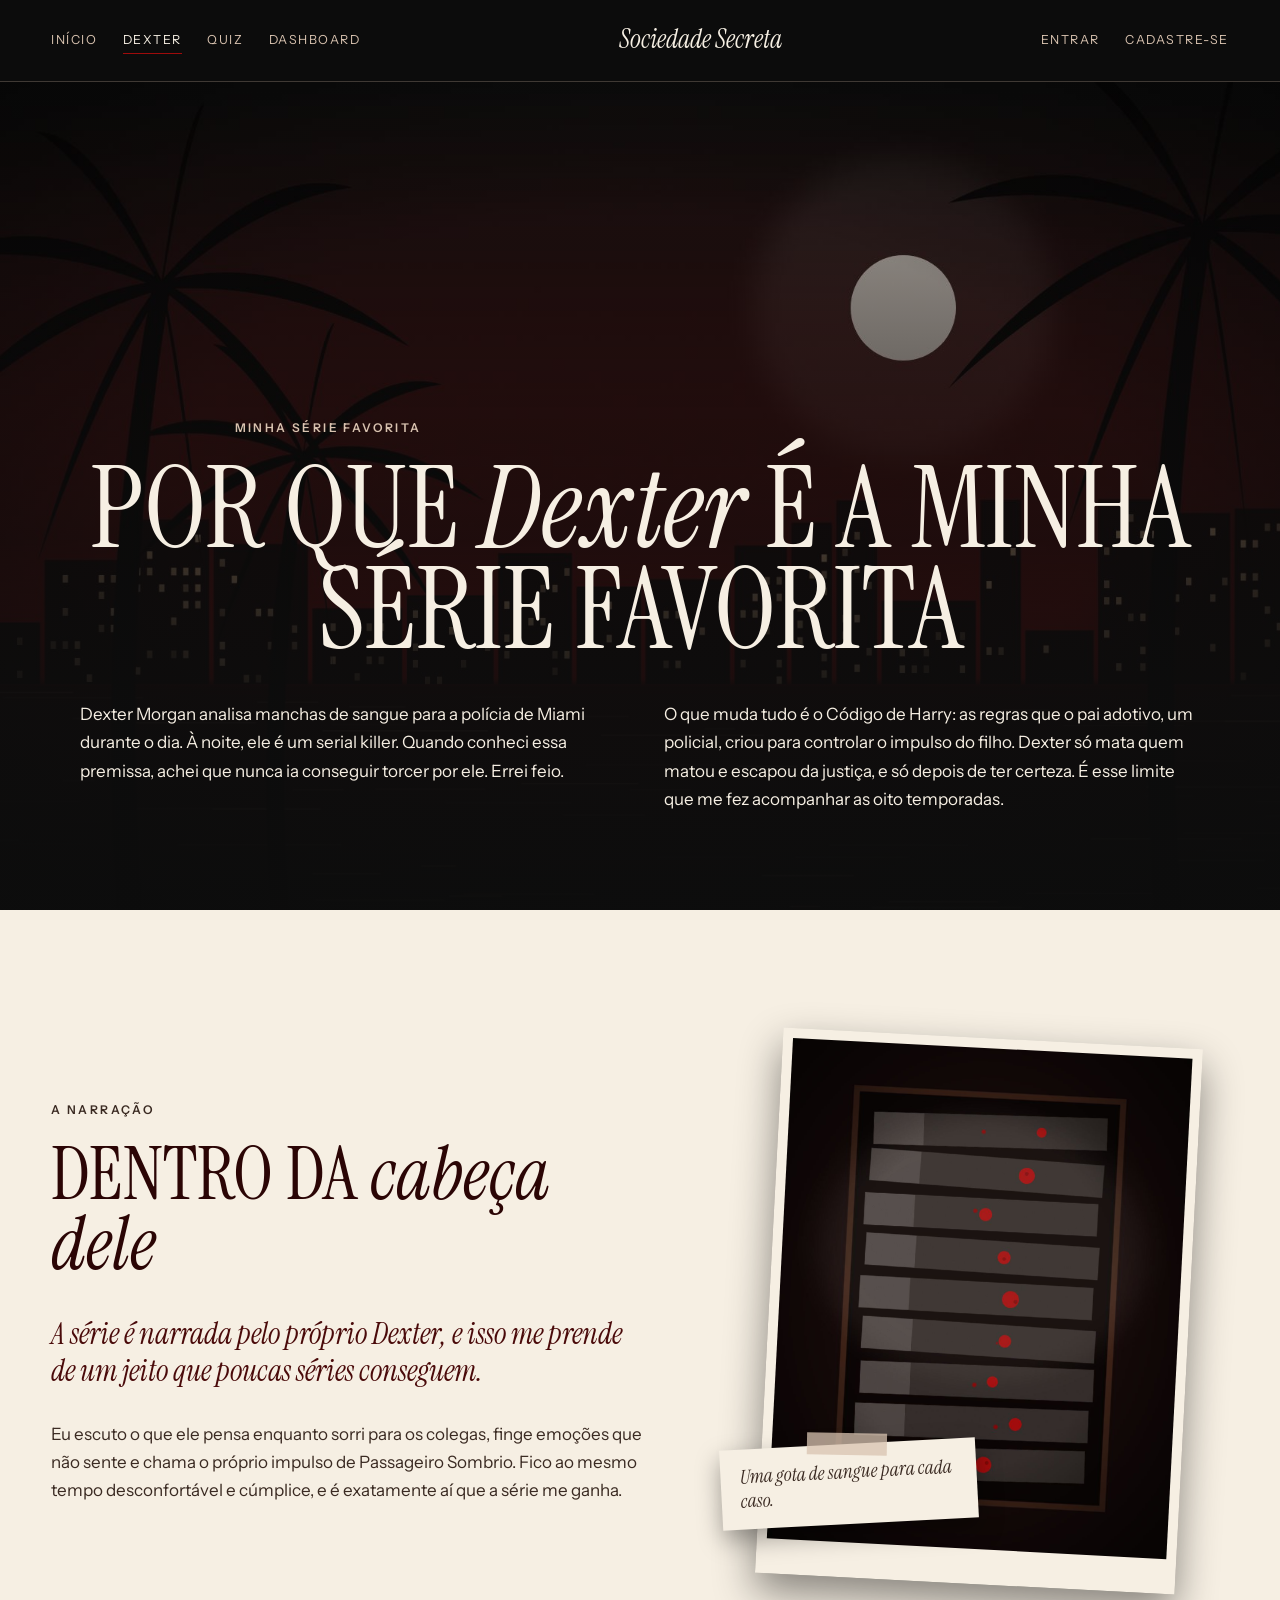
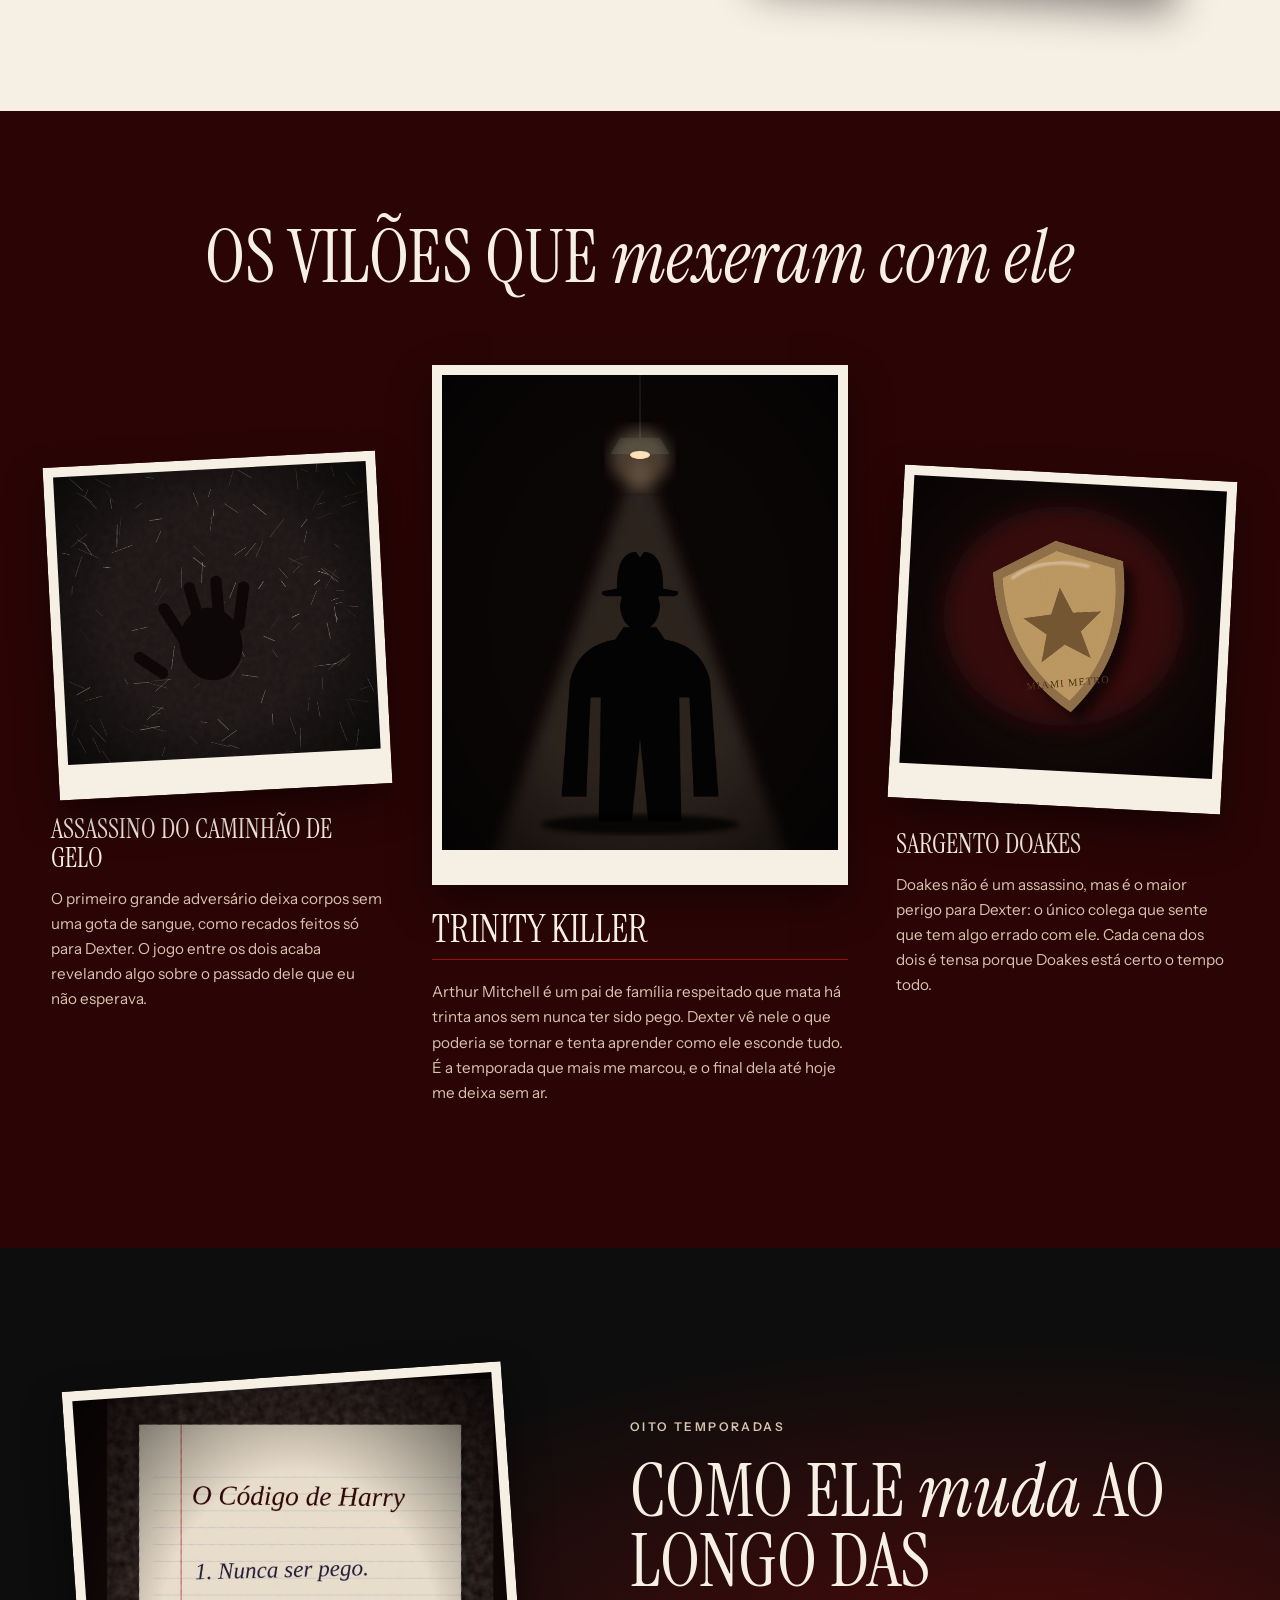
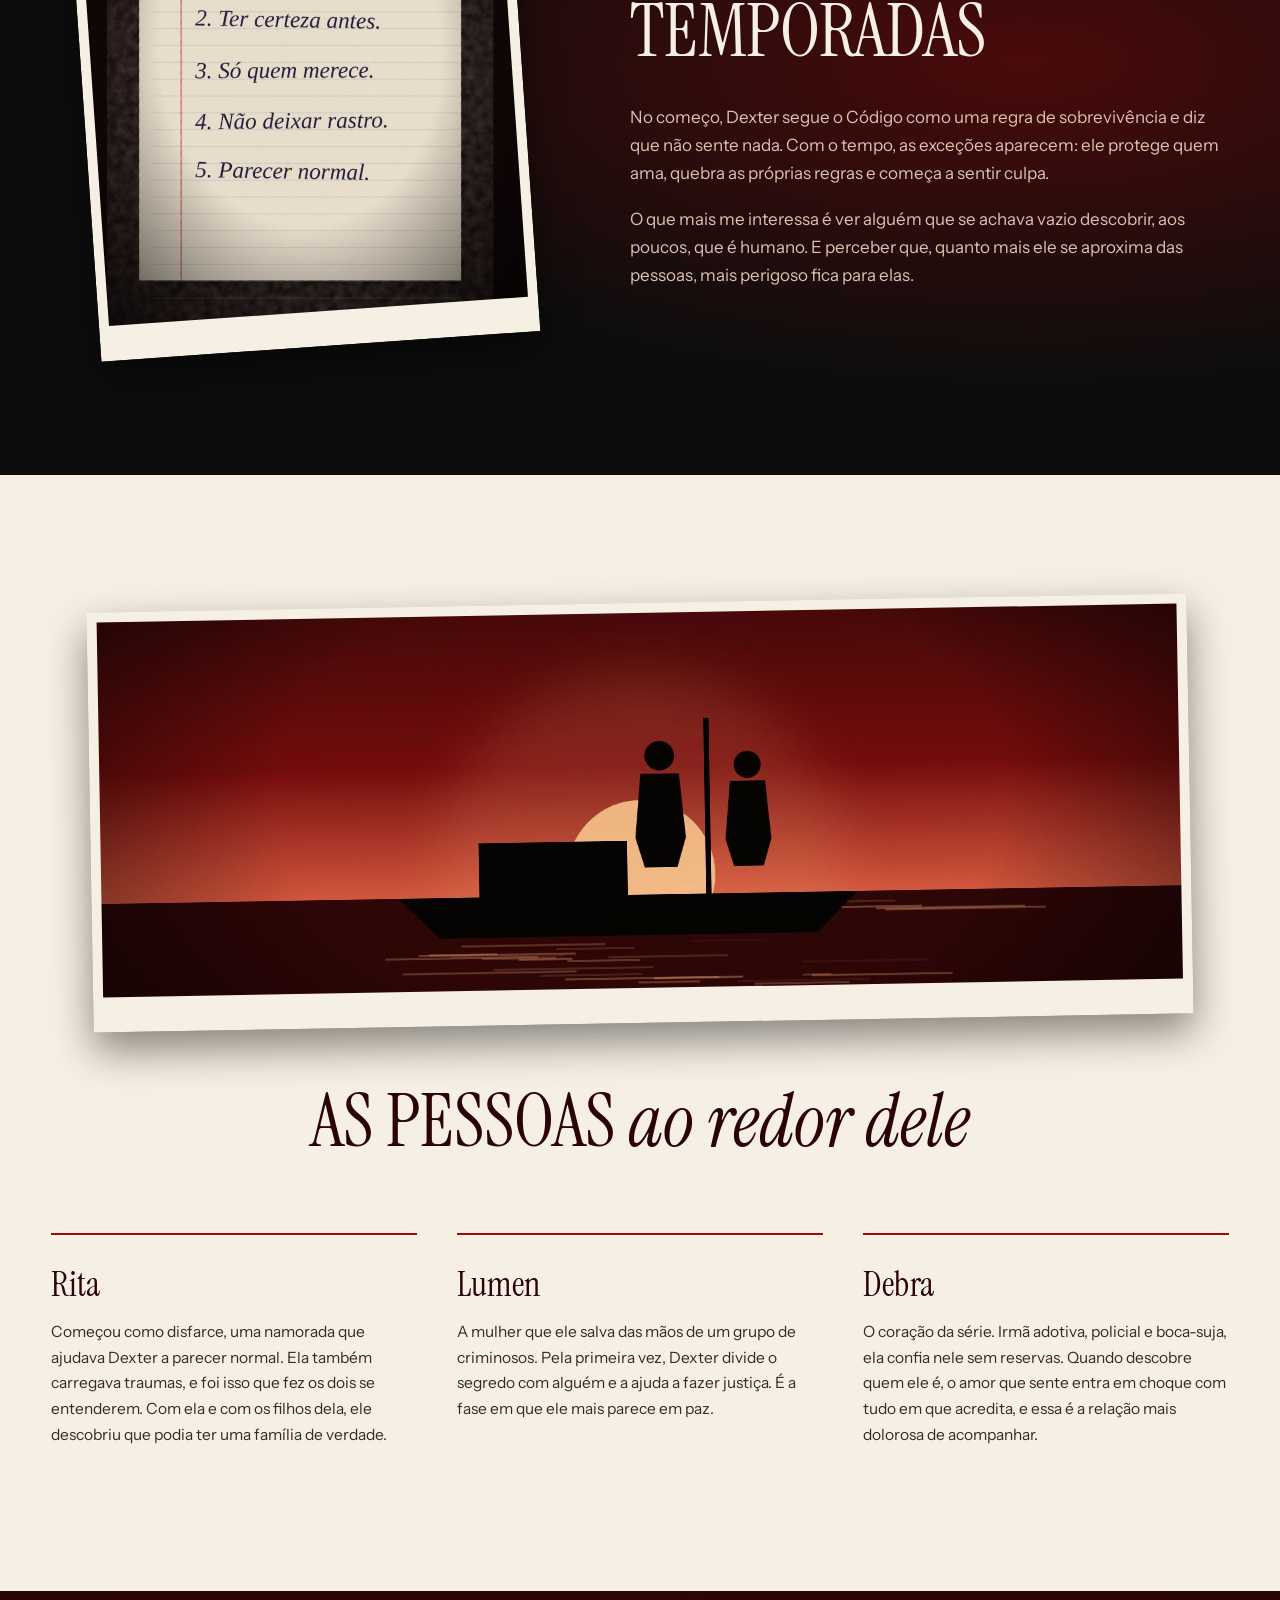
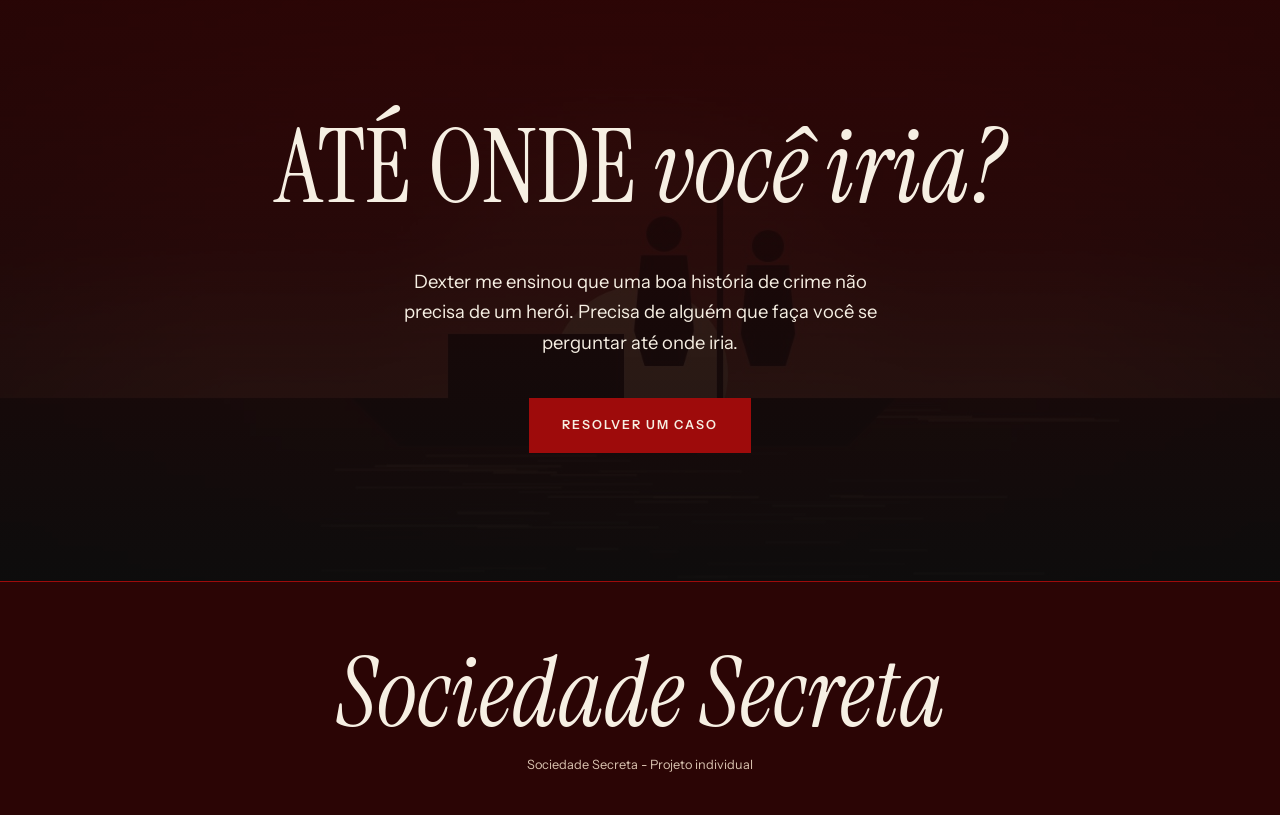
==== public/dexter.html @ 2623f2fc "Estrutura do projeto e telas principais" ====
<!DOCTYPE html>
<html lang="pt-BR">
<head>
    <meta charset="UTF-8">
    <meta name="viewport" content="width=device-width, initial-scale=1.0">
    <title>Sociedade Secreta | Dexter</title>
    <!-- Fontes do Google: Instrument Serif (títulos) e Instrument Sans (textos) -->
    <link rel="preconnect" href="https://fonts.googleapis.com">
    <link rel="preconnect" href="https://fonts.gstatic.com" crossorigin>
    <link rel="stylesheet" href="https://fonts.googleapis.com/css2?family=Instrument+Sans:wght@400;600&family=Instrument+Serif:ital@0;1&display=swap">
    <!-- CSS comum a todas as páginas -->
    <link rel="stylesheet" href="css/base.css">
    <!-- CSS só desta página -->
    <link rel="stylesheet" href="css/dexter.css">
</head>
<body>

    <!-- MENU: igual nas 3 páginas -->
    <nav class="menu">
        <a href="index.html" class="logo">Sociedade Secreta</a>
        <a href="index.html">Início</a>
        <a href="dexter.html" aria-current="page">Dexter</a>
        <a href="quiz.html">Quiz</a>
        <a href="dashboard.html">Dashboard</a>
        <a href="login.html">Entrar</a>
        <a href="cadastro.html">Cadastre-se</a>
    </nav>

    <main>

        <!-- 1. ABERTURA: a imagem vira fundo e o texto fica por cima -->
        <section id="abertura" class="imagem-esquerda">
            <!-- src aponta para a pasta img/ -->
            <!-- alt vazio: a imagem é só decorativa aqui -->
            <img src="img/dexter-abertura.jpg" alt="">
            <div class="texto">
                <p class="rotulo">Minha série favorita</p>
                <!-- h1 porque é o título principal desta página -->
                <h1>Por que <em>Dexter</em> é a minha série favorita</h1>
                <div class="colunas">
                    <p>Dexter Morgan analisa manchas de sangue para a polícia de Miami durante o dia. À noite, ele é um serial killer. Quando conheci essa premissa, achei que nunca ia conseguir torcer por ele. Errei feio.</p>
                    <p>O que muda tudo é o Código de Harry: as regras que o pai adotivo, um policial, criou para controlar o impulso do filho. Dexter só mata quem matou e escapou da justiça, e só depois de ter certeza. É esse limite que me fez acompanhar as oito temporadas.</p>
                </div>
            </div>
        </section>

        <!-- 2. A MENTE DELE: texto à esquerda, foto à direita -->
        <section id="mente" class="imagem-direita">
            <div class="texto">
                <p class="rotulo">A narração</p>
                <h2>Dentro da <em>cabeça dele</em></h2>
                <p class="citacao">A série é narrada pelo próprio Dexter, e isso me prende de um jeito que poucas séries conseguem.</p>
                <p>Eu escuto o que ele pensa enquanto sorri para os colegas, finge emoções que não sente e chama o próprio impulso de Passageiro Sombrio. Fico ao mesmo tempo desconfortável e cúmplice, e é exatamente aí que a série me ganha.</p>
            </div>
            <div class="foto">
                <img src="img/dexter-mente.jpg" alt="Lâminas de vidro com gotas de sangue guardadas numa caixa" class="moldura gira-dir">
                <p class="bilhete">Uma gota de sangue para cada caso.</p>
            </div>
        </section>

        <!-- 3. ANTAGONISTAS: três fotos reveladas lado a lado -->
        <section id="antagonistas" class="tres-blocos">
            <h2>Os vilões que <em>mexeram com ele</em></h2>

            <!-- Bloco em destaque: classe extra "destaque" -->
            <article class="bloco destaque">
                <img src="img/trinity.jpg" alt="Silhueta de um homem sob uma lâmpada" class="moldura">
                <h3>Trinity Killer</h3>
                <p>Arthur Mitchell é um pai de família respeitado que mata há trinta anos sem nunca ter sido pego. Dexter vê nele o que poderia se tornar e tenta aprender como ele esconde tudo. É a temporada que mais me marcou, e o final dela até hoje me deixa sem ar.</p>
            </article>

            <article class="bloco">
                <img src="img/antagonista-2.jpg" alt="Marca de mão numa janela congelada" class="moldura">
                <h3>Assassino do Caminhão de Gelo</h3>
                <p>O primeiro grande adversário deixa corpos sem uma gota de sangue, como recados feitos só para Dexter. O jogo entre os dois acaba revelando algo sobre o passado dele que eu não esperava.</p>
            </article>

            <article class="bloco">
                <img src="img/antagonista-3.jpg" alt="Distintivo da polícia de Miami" class="moldura">
                <h3>Sargento Doakes</h3>
                <p>Doakes não é um assassino, mas é o maior perigo para Dexter: o único colega que sente que tem algo errado com ele. Cada cena dos dois é tensa porque Doakes está certo o tempo todo.</p>
            </article>
        </section>

        <!-- 4. ÉTICA: foto do Código à esquerda, texto à direita -->
        <section id="etica" class="imagem-esquerda">
            <img src="img/dexter-etica.jpg" alt="Caderno com as regras do Código de Harry escritas à mão" class="moldura gira-esq">
            <div class="texto">
                <p class="rotulo">Oito temporadas</p>
                <h2>Como ele <em>muda</em> ao longo das temporadas</h2>
                <p>No começo, Dexter segue o Código como uma regra de sobrevivência e diz que não sente nada. Com o tempo, as exceções aparecem: ele protege quem ama, quebra as próprias regras e começa a sentir culpa.</p>
                <p>O que mais me interessa é ver alguém que se achava vazio descobrir, aos poucos, que é humano. E perceber que, quanto mais ele se aproxima das pessoas, mais perigoso fica para elas.</p>
            </div>
        </section>

        <!-- 5. RELAÇÕES: foto larga em cima e três fichas embaixo -->
        <section id="relacoes" class="imagem-direita">
            <div class="texto">
                <h2>As pessoas <em>ao redor dele</em></h2>
                <p><strong>Rita</strong> Começou como disfarce, uma namorada que ajudava Dexter a parecer normal. Ela também carregava traumas, e foi isso que fez os dois se entenderem. Com ela e com os filhos dela, ele descobriu que podia ter uma família de verdade.</p>
                <p><strong>Lumen</strong> A mulher que ele salva das mãos de um grupo de criminosos. Pela primeira vez, Dexter divide o segredo com alguém e a ajuda a fazer justiça. É a fase em que ele mais parece em paz.</p>
                <p><strong>Debra</strong> O coração da série. Irmã adotiva, policial e boca-suja, ela confia nele sem reservas. Quando descobre quem ele é, o amor que sente entra em choque com tudo em que acredita, e essa é a relação mais dolorosa de acompanhar.</p>
            </div>
            <img src="img/dexter-relacoes.jpg" alt="Duas pessoas num barco ao pôr do sol" class="moldura">
        </section>

        <!-- 6. FECHAMENTO -->
        <section id="fechamento" class="fechamento">
            <h2>Até onde <em>você iria?</em></h2>
            <p>Dexter me ensinou que uma boa história de crime não precisa de um herói. Precisa de alguém que faça você se perguntar até onde iria.</p>
            <a href="quiz.html" class="botao">Resolver um caso</a>
        </section>

    </main>

    <!-- RODAPÉ -->
    <footer class="rodape">
        <p class="logo-rodape"><em>Sociedade Secreta</em></p>
        <p>Sociedade Secreta - Projeto individual</p>
    </footer>

</body>
</html>
---- public/css/base.css ----
/* =============================================
   BASE - Sociedade Secreta
   Estilos que TODAS as páginas usam:
   cores, fontes, menu, botões, molduras,
   bilhetes e rodapé.
   ============================================= */


/* ---------- CORES E FONTES (variáveis) ---------- */
/* Para usar uma cor: color: var(--creme); */
:root {
    --vinho-escuro: #2B0505;
    --vinho: #4A0A0A;
    --carvao: #0D0D0D;
    --sangue: #9E0B0B;
    --creme: #F6EFE3;
    --bege: #D9C3B0;
    --tinta: #3A2A22;             /* marrom escuro para texto sobre creme */
    --erro: #F4A9A0;              /* vermelho claro, legível no escuro */
    --linha: rgba(217, 195, 176, 0.25);

    --fonte-titulo: "Instrument Serif", "Times New Roman", serif;
    --fonte-texto: "Instrument Sans", "Segoe UI", Arial, sans-serif;
}


/* ---------- AJUSTES GERAIS ---------- */

* {
    box-sizing: border-box;
}

html {
    scroll-behavior: smooth; /* rolagem suave nos links internos (#) */
}

body {
    margin: 0;
    background-color: var(--carvao);
    color: var(--bege);
    font-family: var(--fonte-texto);
    font-size: 1.0625rem;
    line-height: 1.65;
}

/* Títulos: serifada, em caixa alta e com linhas bem juntas */
h1, h2, h3 {
    font-family: var(--fonte-titulo);
    font-weight: 400;
    color: var(--creme);
    text-transform: uppercase;
    line-height: 0.95;
    margin: 0 0 0.5em;
}

/* <em> dentro do título: itálico e sem caixa alta */
h1 em, h2 em, h3 em {
    text-transform: none;
}

h2 {
    font-size: clamp(2.6rem, 6vw, 4.6rem);
}

h3 {
    font-size: 1.7rem;
    line-height: 1.05;
}

p {
    margin: 0 0 1em;
    max-width: 62ch;
}

img {
    max-width: 100%;
    display: block;
}


/* ---------- RÓTULO PEQUENO ---------- */
/* Texto miúdo acima de alguns títulos, como etiqueta de arquivo */

.rotulo {
    font-size: 0.75rem;
    font-weight: 600;
    letter-spacing: 0.2em;
    text-transform: uppercase;
    margin-bottom: 1.25rem;
}


/* ---------- MENU ---------- */
/* Links à esquerda, logo no meio, conta à direita.
   "order" muda a ordem visual sem mexer no HTML. */

.menu {
    position: sticky;
    top: 0;
    z-index: 20;
    display: flex;
    align-items: center;
    gap: 1.6rem;
    padding: 1rem 4vw;
    background-color: rgba(13, 13, 13, 0.9);
    border-bottom: 1px solid var(--linha);
    font-size: 0.78rem;
    letter-spacing: 0.12em;
    text-transform: uppercase;
}

.menu a {
    order: 1;
    color: var(--bege);
    text-decoration: none;
    padding: 0.2rem 0;
    border-bottom: 1px solid transparent;
    transition: color 0.2s, border-color 0.2s;
}

.menu a:hover,
.menu a[aria-current="page"] {
    color: var(--creme);
    border-bottom-color: var(--sangue);
}

/* Logo no meio, empurrando os lados */
.menu .logo {
    order: 2;
    margin: 0 auto;
    font-family: var(--fonte-titulo);
    font-style: italic;
    font-size: 1.6rem;
    letter-spacing: 0;
    text-transform: none;
    color: var(--creme);
    border: 0;
}

.menu a[href="login.html"],
.menu a[href="cadastro.html"] {
    order: 3;
}


/* ---------- BOTÕES ---------- */
/* .botao é um link com cara de botão; button é o botão de verdade */

.botao,
button {
    display: inline-block;
    padding: 1rem 2rem;
    background-color: var(--sangue);
    color: var(--creme);
    border: 1px solid var(--sangue);
    border-radius: 0;
    font-family: var(--fonte-texto);
    font-size: 0.78rem;
    font-weight: 600;
    letter-spacing: 0.16em;
    text-transform: uppercase;
    text-decoration: none;
    cursor: pointer;
    transition: background-color 0.25s, color 0.25s, border-color 0.25s;
}

.botao:hover,
button:hover {
    background-color: var(--creme);
    color: var(--vinho-escuro);
    border-color: var(--creme);
}


/* ---------- FOCO VISÍVEL (acessibilidade) ---------- */

a:focus-visible,
button:focus-visible,
input:focus-visible {
    outline: 2px solid var(--creme);
    outline-offset: 3px;
}


/* ---------- MOLDURA DE FOTO ---------- */
/* Borda creme grossa e sombra, como uma foto revelada.
   .gira-esq e .gira-dir deixam a foto um pouco torta. */

.moldura {
    background-color: var(--creme);
    padding: 0.6rem 0.6rem 2.2rem;
    box-shadow: 0 18px 40px rgba(0, 0, 0, 0.45);
    transition: transform 0.4s;
}

.gira-esq { transform: rotate(-4deg); }
.gira-dir { transform: rotate(3deg); }

/* Ao passar o mouse, a foto se endireita */
.moldura:hover {
    transform: rotate(0deg) scale(1.02);
}


/* ---------- BILHETE ---------- */
/* Papel solto com um pedaço de fita adesiva em cima */

.bilhete {
    position: relative;
    display: inline-block;
    max-width: 16rem;
    padding: 1rem 1.2rem;
    background-color: var(--creme);
    color: var(--tinta);
    font-family: var(--fonte-titulo);
    font-style: italic;
    font-size: 1.2rem;
    line-height: 1.25;
    box-shadow: 0 10px 24px rgba(0, 0, 0, 0.35);
    transform: rotate(-3deg);
}

/* A fita: um retângulo claro e transparente */
.bilhete::before {
    content: "";
    position: absolute;
    top: -0.7rem;
    left: 50%;
    width: 5rem;
    height: 1.4rem;
    margin-left: -2.5rem;
    background-color: rgba(217, 195, 176, 0.75);
    transform: rotate(4deg);
}


/* ---------- RODAPÉ ---------- */

.rodape {
    padding: 4rem 4vw 2.5rem;
    background-color: var(--vinho-escuro);
    border-top: 1px solid var(--sangue);
    text-align: center;
}

.rodape .logo-rodape {
    margin: 0 auto 0.75rem;
    max-width: none;
    font-family: var(--fonte-titulo);
    font-size: clamp(2.6rem, 8vw, 6rem);
    line-height: 1;
    color: var(--creme);
}

.rodape p {
    margin: 0 auto;
    font-size: 0.8rem;
}


/* ---------- CELULAR ---------- */

@media (max-width: 700px) {
    /* Logo numa linha só e links embaixo, centralizados */
    .menu {
        position: static;
        flex-wrap: wrap;
        justify-content: center;
        gap: 0.4rem 1.1rem;
        padding: 1rem;
    }
    .menu .logo {
        order: 0;
        width: 100%;
        text-align: center;
    }
    .rodape {
        padding: 3rem 1rem 2rem;
    }
}


/* ---------- MENOS MOVIMENTO ---------- */
/* Respeita quem pediu no sistema para reduzir animações */

@media (prefers-reduced-motion: reduce) {
    * {
        animation: none !important;
        transition: none !important;
        scroll-behavior: auto !important;
    }
}
---- public/css/dexter.css ----
/* =============================================
   DEXTER (dexter.html)
   Cores, fontes, menu, botões, molduras,
   bilhetes e rodapé estão em base.css.
   ============================================= */


/* ---------- 1. ABERTURA ---------- */
/* A imagem cobre a seção inteira, como fundo,
   e o texto fica centralizado por cima dela. */

#abertura {
    position: relative;
    min-height: 92vh;
    display: flex;
    align-items: flex-end;
    justify-content: center;
    padding: 8rem 4vw 5rem;
    text-align: center;
    overflow: hidden;
}

#abertura img {
    position: absolute;
    inset: 0;
    width: 100%;
    height: 100%;
    object-fit: cover;
}

/* Camada escura por cima da foto, para o texto aparecer */
#abertura::after {
    content: "";
    position: absolute;
    inset: 0;
    background: linear-gradient(rgba(13, 13, 13, 0.2), rgba(13, 13, 13, 0.92) 75%);
}

#abertura .texto {
    position: relative;
    z-index: 1;   /* fica acima da camada escura */
    max-width: 70rem;
}

#abertura h1 {
    font-size: clamp(3.2rem, 9vw, 8rem);
    line-height: 0.88;
    margin-bottom: 2.5rem;
}

/* Os dois parágrafos lado a lado */
#abertura .colunas {
    display: grid;
    grid-template-columns: 1fr 1fr;
    gap: 3rem;
    text-align: left;
    color: var(--creme);
}


/* ---------- SEÇÕES COM FOTO + TEXTO ---------- */

.imagem-esquerda,
.imagem-direita {
    display: grid;
    gap: 5rem;
    align-items: center;
    padding: 8rem 4vw;
}


/* ---------- 2. A MENTE DELE (seção creme) ---------- */

#mente {
    grid-template-columns: 6fr 5fr;
    background-color: var(--creme);
    color: var(--tinta);
}

#mente h2 {
    color: var(--vinho-escuro);
}

/* Primeira frase em destaque, como a voz do Dexter */
#mente .citacao {
    font-family: var(--fonte-titulo);
    font-style: italic;
    font-size: 1.9rem;
    line-height: 1.2;
    color: var(--vinho);
}

#mente .foto {
    position: relative;
    max-width: 420px;
    margin: 0 auto;
}

#mente .bilhete {
    position: absolute;
    left: -3rem;
    bottom: 2.5rem;
}


/* ---------- 3. ANTAGONISTAS (seção vinho) ---------- */
/* Três fotos; o Trinity fica no meio, maior. */

.tres-blocos {
    display: grid;
    grid-template-columns: 1fr 1.25fr 1fr;
    gap: 3rem;
    align-items: center;
    padding: 7rem 4vw 8rem;
    background-color: var(--vinho-escuro);
}

.tres-blocos h2 {
    grid-column: 1 / -1;
    text-align: center;
    margin-bottom: 1.5rem;
}

/* "order" muda a posição sem mexer no HTML */
.bloco:nth-of-type(2) { order: 1; }
.bloco.destaque       { order: 2; }
.bloco:nth-of-type(3) { order: 3; }

.bloco img {
    width: 100%;
    aspect-ratio: 1 / 1;
    object-fit: cover;
    margin-bottom: 1.5rem;
}

.bloco:nth-of-type(2) img { transform: rotate(-3deg); }
.bloco:nth-of-type(3) img { transform: rotate(3deg); }

.bloco h3 {
    font-size: 1.7rem;
}

.bloco p {
    font-size: 0.95rem;
}

/* Bloco em destaque: foto mais alta e linha vermelha no título */
.bloco.destaque img {
    aspect-ratio: 4 / 5;
}

.bloco.destaque h3 {
    font-size: 2.4rem;
    padding-bottom: 0.6rem;
    border-bottom: 1px solid var(--sangue);
}


/* ---------- 4. ÉTICA (seção escura) ---------- */

#etica {
    grid-template-columns: 5fr 6fr;
    background:
        radial-gradient(ellipse at 80% 50%, var(--vinho) 0%, transparent 55%),
        var(--carvao);
}

#etica img {
    width: min(440px, 100%);
    margin: 0 auto;
}


/* ---------- 5. RELAÇÕES (seção creme) ---------- */
/* Foto larga em cima e as três pessoas em fichas embaixo */

#relacoes {
    grid-template-columns: 1fr;
    gap: 4rem;
    background-color: var(--creme);
    color: var(--tinta);
}

#relacoes img {
    order: -1;   /* a foto aparece antes do texto */
    width: 100%;
    max-width: 1100px;
    height: 420px;
    margin: 0 auto;
    object-fit: cover;
    transform: rotate(-1deg);
}

#relacoes .texto {
    display: grid;
    grid-template-columns: repeat(3, 1fr);
    gap: 2.5rem;
}

#relacoes h2 {
    grid-column: 1 / -1;
    text-align: center;
    color: var(--vinho-escuro);
}

#relacoes p {
    border-top: 2px solid var(--sangue);
    padding-top: 1.2rem;
    font-size: 0.97rem;
}

/* Nome da pessoa vira um título pequeno */
#relacoes strong {
    display: block;
    margin-bottom: 0.4rem;
    font-family: var(--fonte-titulo);
    font-size: 2.2rem;
    font-weight: 400;
    color: var(--vinho-escuro);
}


/* ---------- 6. FECHAMENTO ---------- */

.fechamento {
    padding: 8rem 4vw;
    text-align: center;
    background:
        linear-gradient(rgba(43, 5, 5, 0.85), rgba(13, 13, 13, 0.95)),
        url("../img/dexter-relacoes.jpg") center / cover;
}

.fechamento h2 {
    font-size: clamp(3rem, 8vw, 6.5rem);
}

.fechamento p {
    margin: 0 auto 2.5rem;
    max-width: 40ch;
    font-size: 1.15rem;
    color: var(--creme);
}


/* ---------- TABLET ---------- */

@media (max-width: 900px) {
    #abertura .colunas,
    .imagem-esquerda,
    .imagem-direita,
    .tres-blocos,
    #relacoes .texto,
    #mente,
    #etica {
        grid-template-columns: 1fr;
    }
    .imagem-esquerda,
    .imagem-direita {
        gap: 3.5rem;
    }
    /* No celular a foto da "mente" vem antes do texto */
    #mente .foto {
        order: -1;
    }
    .bloco {
        max-width: 420px;
        margin: 0 auto;
    }
    .bloco.destaque {
        order: 0;
    }
}


/* ---------- CELULAR ---------- */

@media (max-width: 600px) {
    #abertura {
        min-height: 85vh;
        padding: 6rem 1rem 3rem;
    }
    .imagem-esquerda,
    .imagem-direita,
    .tres-blocos,
    .fechamento {
        padding: 5rem 1rem;
    }
    #mente .bilhete {
        left: -0.5rem;
        font-size: 1rem;
    }
    #relacoes img {
        height: 240px;
    }
}
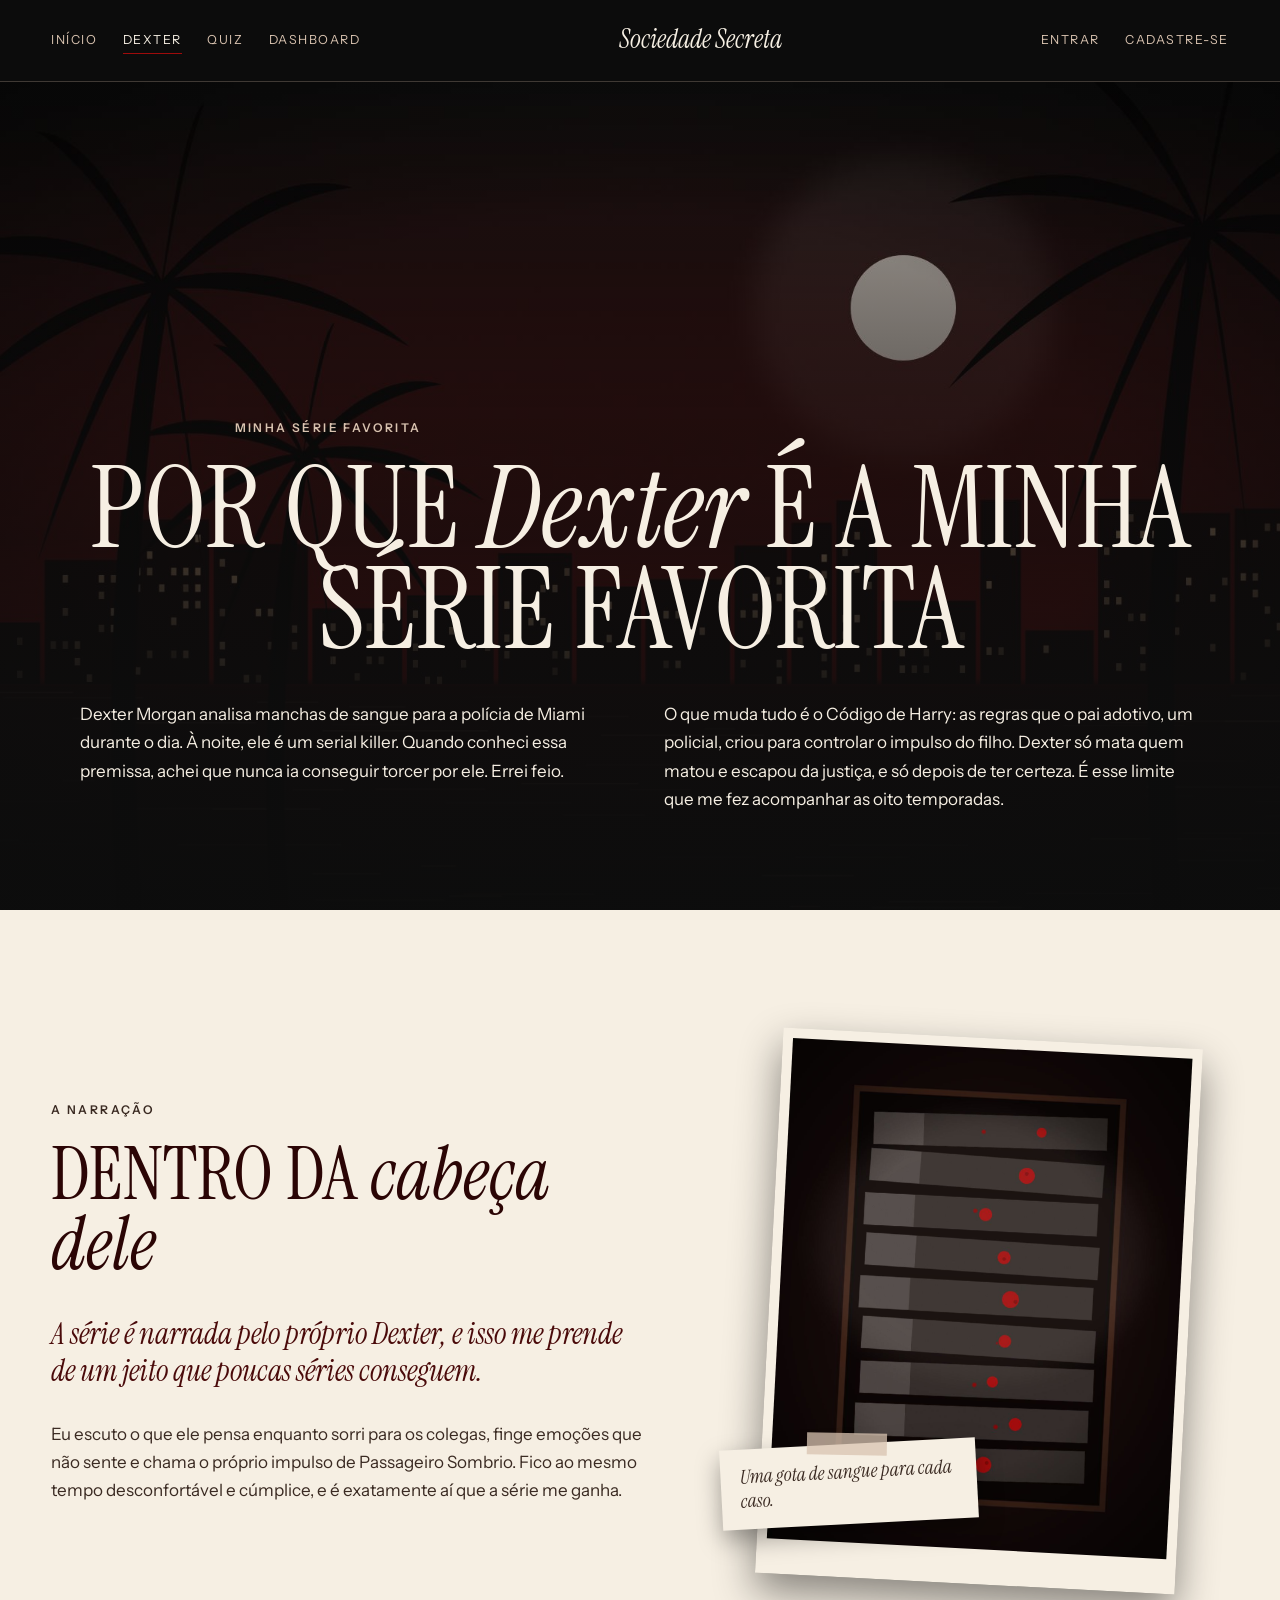
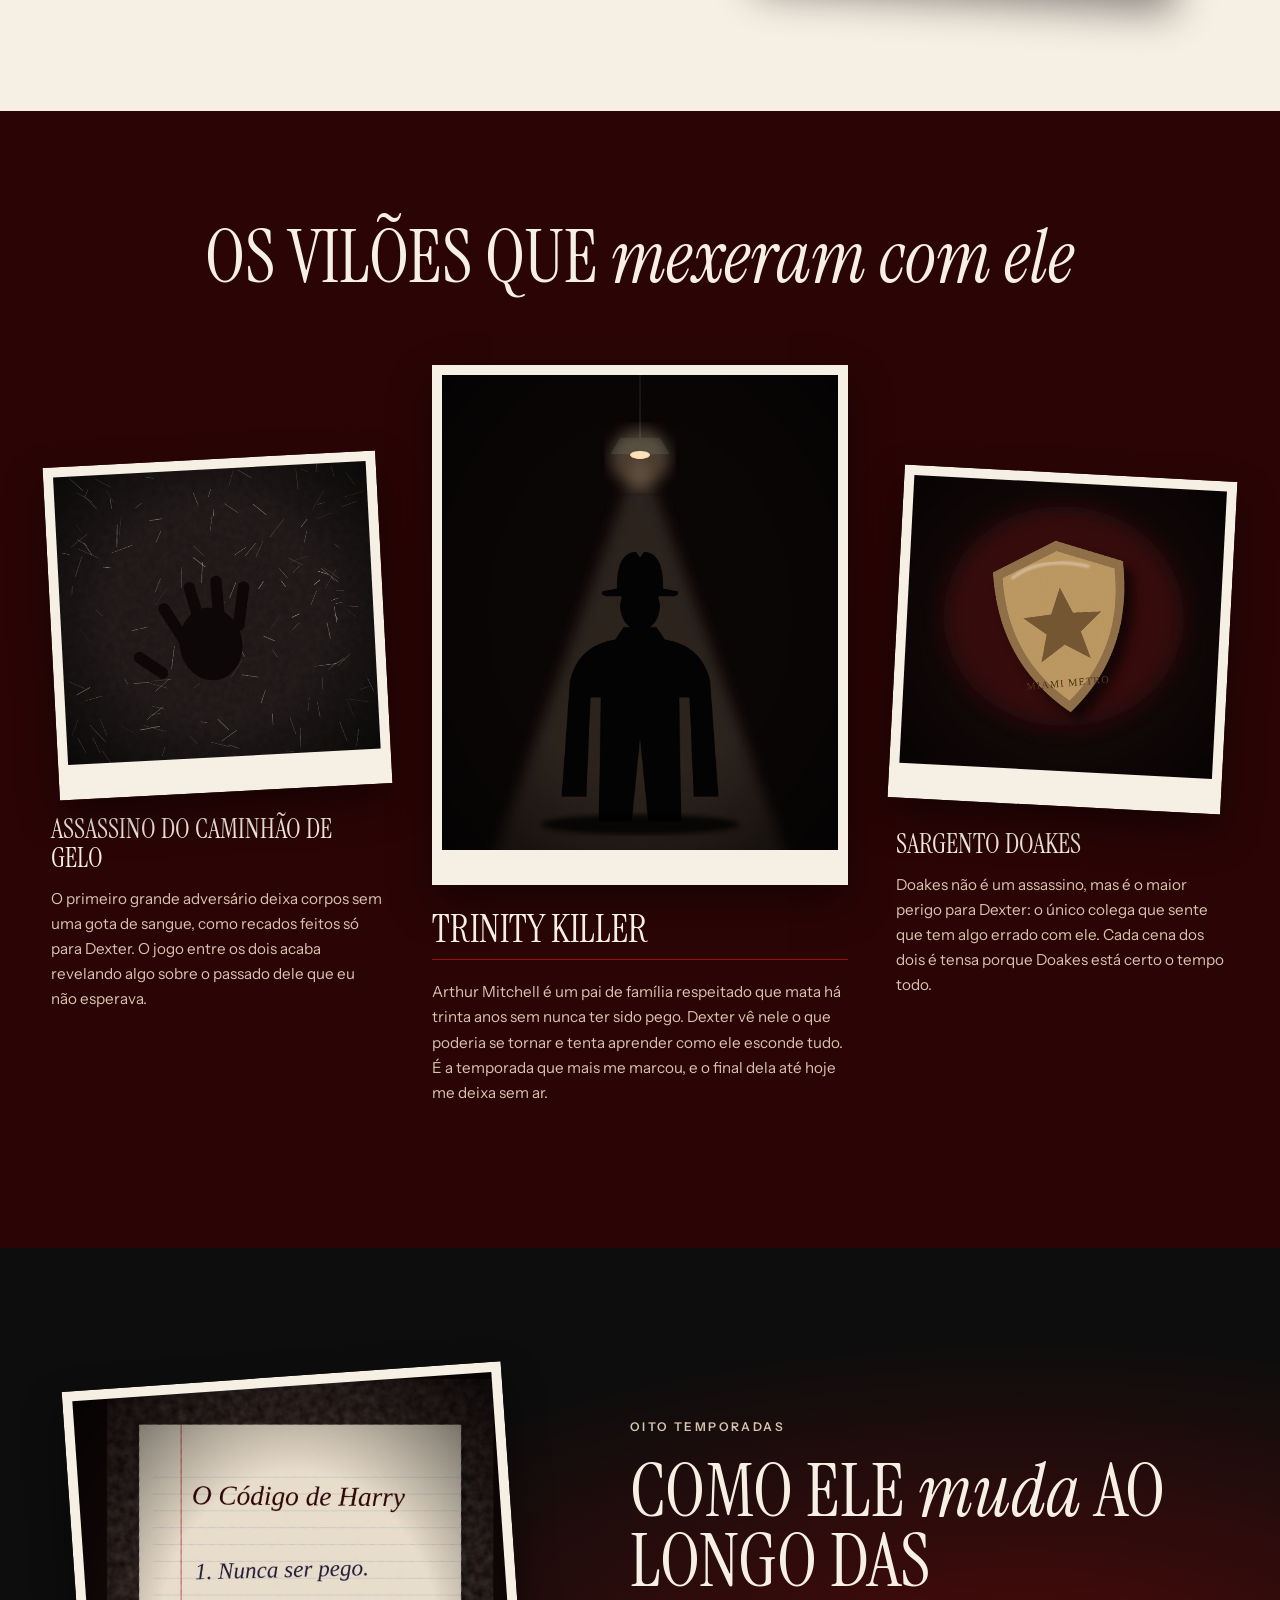
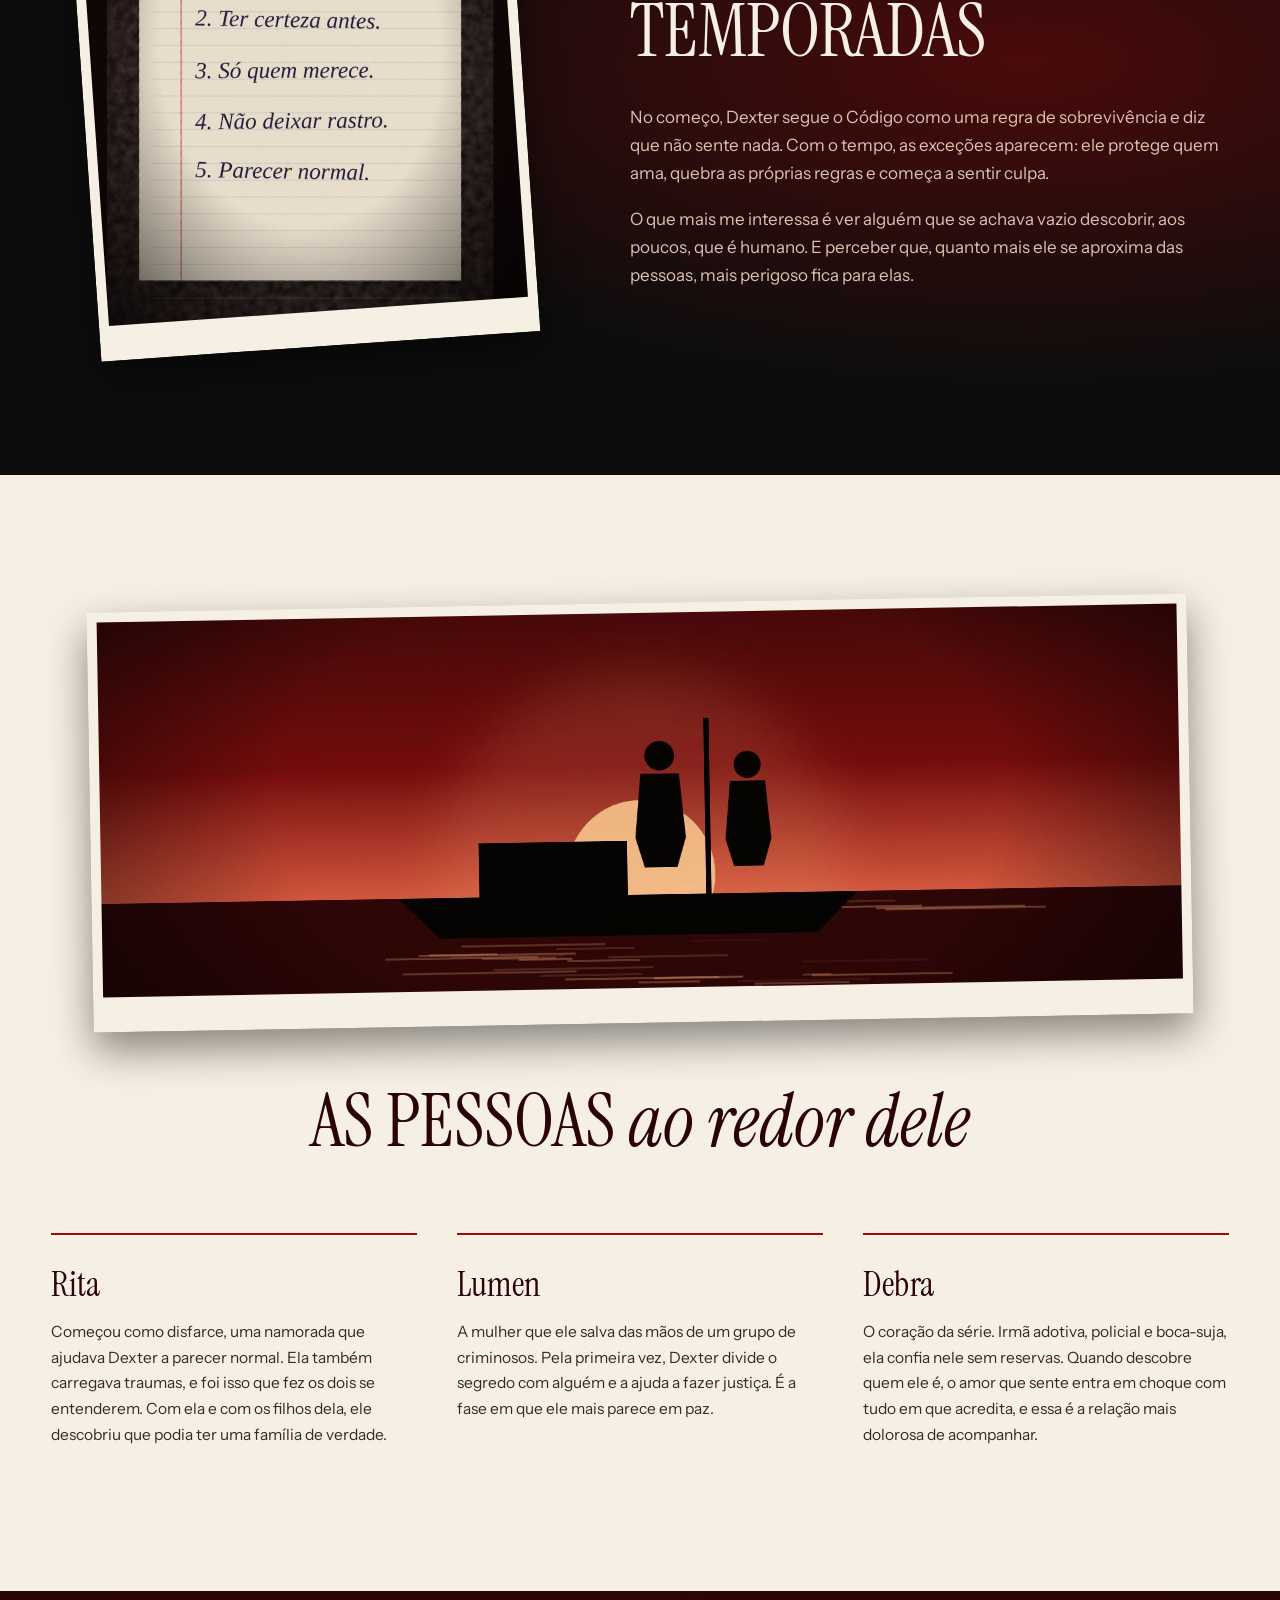
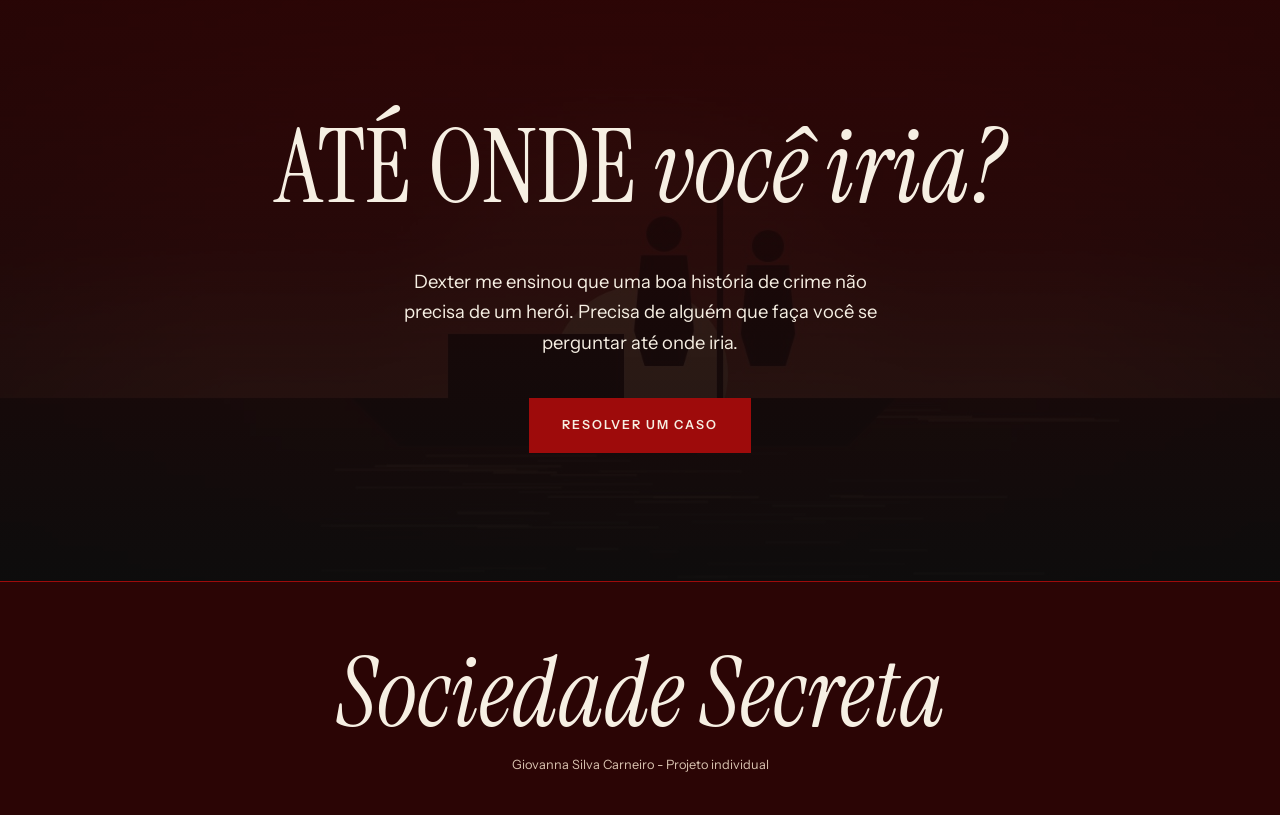
==== commit e9abe45a: "tela de cadastro em html" ====
--- a/public/dexter.html
+++ b/public/dexter.html
@@ -116,7 +116,7 @@
     <!-- RODAPÉ -->
     <footer class="rodape">
         <p class="logo-rodape"><em>Sociedade Secreta</em></p>
-        <p>Sociedade Secreta - Projeto individual</p>
+        <p>Giovanna Silva Carneiro - Projeto individual</p>
     </footer>
 
 </body>
